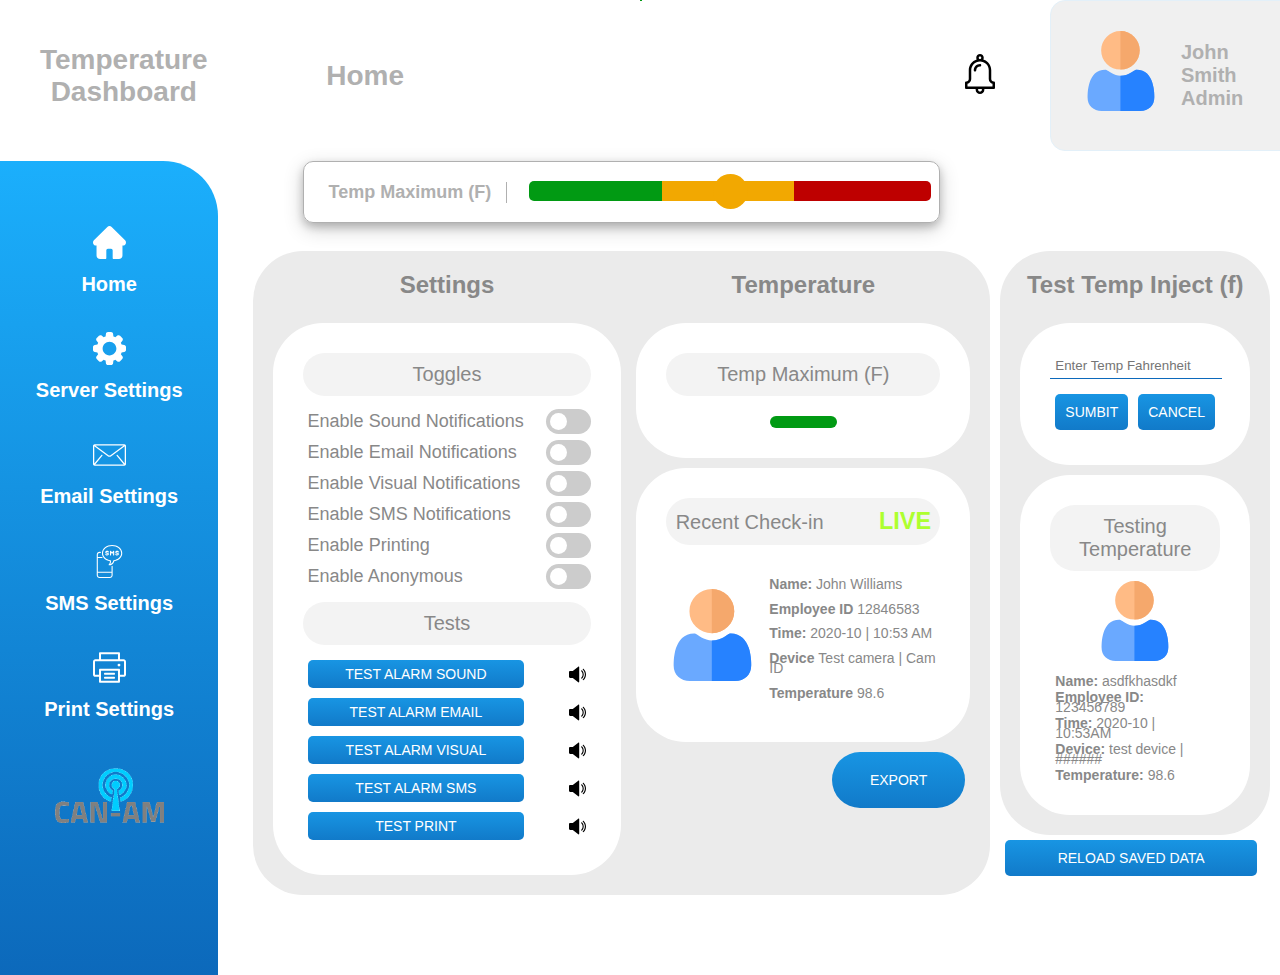
==== Home/home.html @ 02612f15 "added other pages" ====
<!DOCTYPE html>
<html lang="en">

<head>
    <meta charset="UTF-8">
    <link rel="stylesheet" href="./home-styles.css">
    <meta name="viewport" content="width=device-width, initial-scale=1.0">
    <title>CANAM Temperature Dashboard</title>
</head>

<body>
    <div class="page" id="page">
        <header class="header">
            <div class="header-container">
                <h1 class="header-title">Temperature <br> Dashboard</h1>
                <h2 class="header-page-title">Home</h2>
                <div class=""></div>
                <div class="header-right-section">
                    <div class="header-icon-right">
                        <img src="../images/notification.svg" class="header-right-icon">
                    </div>
                    <div class="header-right">
                        <div class="header-user">
                            <img src="../images/user.svg" alt="user" class="header-user-image">
                            <h3 class="header-user-info">John Smith <br> Admin</h3>
                        </div>
                    </div>
                </div>
            </div>
        </header>

        <section class="left-settings">
            <div class="left-settings-home">
                <img src="../images/home.svg" class="left-settings-icon">
                <h2 class="left-settings-text">Home</h2>
            </div>
            <div class="left-settings-server">
                <img src="../images/settings.svg" class="left-settings-icon">
                <h2 class="left-settings-text">Server Settings</h2>
            </div>
            <div class="left-settings-email">
                <img src="../images/mail.svg" class="left-settings-icon">
                <h2 class="left-settings-text">Email Settings</h2>
            </div>
            <div class="left-settings-sms">
                <img src="../images/sms-message.svg" class="left-settings-icon">
                <h2 class="left-settings-text">SMS Settings</h2>
            </div>
            <div class="left-settings-print">
                <img src="../images/printer.svg" class="left-settings-icon"></icon>
                <h2 class="left-settings-text">Print Settings</h2>
            </div>

            <div class="left-settings-canam">
                <img src="../images/canam-logo.png" alt="canam logo" class="left-settings-canam-logo">
            </div>
        </section>

        <section class="temp">

            <h3 class="temp-top-text">Temp Maximum (F) </h3>

            <div class="temp-top-slider">
                <input type="range" min="83.6" max="113.6" value="98.6" step="0.1" class="temp-top-slider-slide"
                    id="myRange">
                <output class="temp-top-slider-output"></output>
            </div>

            <!-- 
            <div class="temp-top-container">
                
                <div class="temp-top-container-blue">b</div>
                <div class="temp-top-container-yellow">y</div>
                <div class="temp-top-container-red">r</div>
            </div>
-->
        </section>


        <section class="middle">
            <div class="middle-left">
                <h3 class="middle-left-title">Settings</h3>
                <div class="middle-left-container">
                    <div class="middle-left-container-title">Toggles</div>
                    <div class="middle-left-notifications">
                        <div class="middle-left-notifications-div">
                            <p>Enable Sound Notifications</p>
                            <label for="sound-notification" class="switch">
                                <input type="checkbox" class="switch-input" id="sound-notification">
                                <span class="slider round"></span>
                            </label>
                        </div>
                        <div class="middle-left-notifications-div">
                            <p>Enable Email Notifications</p>
                            <label for="email-notification" class="switch">
                                <input type="checkbox" class="switch-input" id="email-notification">
                                <span class="slider round"></span>
                            </label>
                        </div>
                        <div class="middle-left-notifications-div">
                            <p>Enable Visual Notifications</p>
                            <label for="visual-notification" class="switch">
                                <input type="checkbox" class="switch-input" id="visual-notification"
                                    onchange="onVisualNotficationChange(this)">
                                <span class="slider round"></span>
                            </label>
                        </div>
                        <div class="middle-left-notifications-div">
                            <p>Enable SMS Notifications</p>
                            <label for="sms-notification" class="switch">
                                <input type="checkbox" class="switch-input" id="sms-notification">
                                <span class="slider round"></span>
                            </label>
                        </div>
                        <div class="middle-left-notifications-div">
                            <p>Enable Printing </p>
                            <label for="printing-notification" class="switch">
                                <input type="checkbox" class="switch-input" id="printing-notification">
                                <span class="slider round"></span>
                            </label>
                        </div>
                        <div class="middle-left-notifications-div">
                            <p>Enable Anonymous</p>
                            <label for="anonymous-notification" class="switch">
                                <input type="checkbox" class="switch-input" id="anonymous-notification">
                                <span class="slider round"></span>
                            </label>
                        </div>
                    </div>
                    <div class="middle-left-container-title middle-right-temp-container-title-tests">Tests</div>

                    <div class="middle-left-button">
                        <button class="middle-left-button-actual">Test Alarm Sound</button>
                        <img src="../images/volume.svg" class="middle-left-button-icon">
                    </div>
                    <div class="middle-left-button">
                        <button class="middle-left-button-actual">Test Alarm Email</button>
                        <img src="../images/volume.svg" class="middle-left-button-icon">
                    </div>
                    <div class="middle-left-button">
                        <button class="middle-left-button-actual">Test Alarm Visual</button>
                        <img src="../images/volume.svg" class="middle-left-button-icon">
                    </div>
                    <div class="middle-left-button">
                        <button class="middle-left-button-actual">Test Alarm SMS</button>
                        <img src="../images/volume.svg" class="middle-left-button-icon">
                    </div>
                    <div class="middle-left-button">
                        <button class="middle-left-button-actual">Test print</button>
                        <img src="../images/volume.svg" class="middle-left-button-icon">
                    </div>

                </div>
            </div>
            <div class="middle-right">
                <h3 class="middle-right-title">Temperature</h3>
                <div class="middle-right-temp-container">
                    <div class="middle-right-temp-container-title">Temp Maximum (F) </div>
                    <section class="middle-right-temp">
                        <div class="middle-right-temp-top-slider">
                            <!-- <input type="range" min="83.6" max="113.6" value="98.6" step="0.1" class="middle-right-temp-top-slider-slide" id="myRange"> -->
                            <output class="middle-right-temp-top-slider-output"></output>
                        </div>
                    </section>

                </div>
                <div class="middle-right-check-in-container">
                    <div class="middle-right-check-in-container-title">
                        <p>Recent Check-in</p>
                        <h3>LIVE</h3>
                    </div>
                    <div class="middle-right-check-in-container-div">
                        <div class="middle-right-check-in-container-img">
                            <img src="../images/user.svg" alt="Recent-checkin">
                        </div>
                        <div class="middle-right-check-in-container-data">
                            <p><b>Name: </b>John Williams </p>
                            <p><b>Employee ID </b>12846583 </p>
                            <p><b>Time: </b>2020-10 | 10:53 AM </p>
                            <p><b>Device </b>Test camera | Cam ID </p>
                            <p><b>Temperature </b>98.6 </p>
                        </div>
                    </div>
                </div>
                <div class="middle-right-export">
                    <button class="middle-right-export-button">Export</button>
                </div>
            </div>
        </section>

        <section class="right">
            <div class="right-container">
                <h3 class="right-container-title">Test Temp Inject (f)</h3>
                <div class="right-container-temp">
                    <input type="text" class="right-container-temp-input" placeholder="Enter Temp Fahrenheit">
                    <div class="right-container-temp-input-buttons">
                        <button class="right-container-temp-submit">Sumbit</button>
                        <button class="right-container-temp-cancel">Cancel</button>
                    </div>
                </div>
                <div class="right-container-testing">
                    <div class="right-container-testing-title">Testing Temperature</div>
                    <div class="right-container-testing-content">
                        <img src="../images/user.svg" alt="test user picture" class="right-container-testing-image">
                        <div class="right-container-testing-div">
                            <div class="right-container-testing-text">
                                <p class="right-container-testing-text-p">
                                    <b>Name: </b>asdfkhasdkf
                                </p>
                            </div>
                            <div class="right-container-testing-text">
                                <p class="right-container-testing-text-p">
                                    <b>Employee ID: </b>123456789
                                </p>
                            </div>
                            <div class="right-container-testing-text">
                                <p class="right-container-testing-text-p">
                                    <b>Time:</b> 2020-10 | 10:53AM
                                </p>
                            </div>
                            <div class="right-container-testing-text">
                                <p class="right-container-testing-text-p">
                                    <b>Device:</b> test device | ######
                                </p>
                            </div>
                            <div class="right-container-testing-text">
                                <p class="right-container-testing-text-p">
                                    <b>Temperature:</b> 98.6
                                </p>
                            </div>
                        </div>
                    </div>
                </div>
            </div>
            <div class="right-bottom">
                <button class="right-bottom-button">Reload Saved Data</button>
            </div>
        </section>
    </div>
    <script src="./app.js"></script>
</body>

</html>
---- Home/home-styles.css ----
body {
    margin: 0;
    padding: 0;
}
.page {
    display: grid;
    grid-template-columns: 1fr 1.5fr 1.5fr 1fr;
    grid-template-rows: .10fr 1fr 1fr;
    grid-gap: 10px;
    font-family: -apple-system, BlinkMacSystemFont, 'Segoe UI', Roboto, Oxygen,
        Ubuntu, Cantarell, 'Open Sans', 'Helvetica Neue', sans-serif;
    height: 100vh;
    width: 100vw;
}

.header {
    grid-row: 1/2;
    grid-column: 1/5;
}

.header-container {
    grid-row: 1/2;
    grid-column: 1/5;
    height: 100%;
    display: flex;
    flex-direction: row;
    justify-content: space-between;
    align-items: center;
}

.header-title {
    padding: 20px 20px 20px 40px;
    text-align: center;
    color: #b0b0b0;
    font-size: 28px;
}

.header-page-title {
    margin-left: -14%;
    color: #b0b0b0;
    font-size: 28px;
}

.header-right-section {
    align-items: center;
    display: flex;
    width: 25%;
}

.header-right {
    background-color: #f0f0f0;
    border: 1px solid #e3f0f9;
    border-radius: 15px;
    display: flex;
    align-items: center;
    padding: 0 60px 0 30px;
    margin-left: 50px;
    width: 150%;
}

.header-right-icon {
    height: 40px;
    width: 40px;
}

.header-user {
    display: flex;
    flex-direction: row;
    padding: 20px 0;
}

.header-user-image {
    height: 80px;
    width: 80px;
    padding-right: 20px;
    padding-top: 10px;
}

.header-user-info {
    color: #b0b0b0;
    font-size: 20px;
}

/*
settings for the left middle
*/

.left-settings {
    grid-row: 2/4;
    grid-column: 0/1;
    background-image: linear-gradient(#1baffc, #0c69bb);
    display: flex;
    flex-direction: column;
    align-items: center;
    border-top-right-radius: 55px;
    padding-top: 50px;
    height: 100%;
    margin-right: 100px;
}



.left-settings-home {
    text-align: center;
    padding-top: 15px;
    padding-bottom: 5px;
    transition: all 0.2s;
    cursor: pointer;
}

.left-settings-home:hover {
    background-color: rgba(255, 255, 255, 0.269);
}

.left-settings-server {
    text-align: center;
    padding-top: 15px;
    padding-bottom: 5px;
    cursor: pointer;
    transition: all 0.2s;
}

.left-settings-server:hover {
    background-color: rgba(255, 255, 255, 0.269);
}

.left-settings-email {
    text-align: center;
    padding-top: 15px;
    padding-bottom: 5px;
    cursor: pointer;
    transition: all 0.2s;
}

.left-settings-email:hover {
    background-color: rgba(255, 255, 255, 0.269);
}

.left-settings-sms {
    text-align: center;
    padding-top: 15px;
    padding-bottom: 5px;
    cursor: pointer;
    transition: all 0.2s;
}

.left-settings-sms:hover {
    background-color: rgba(255, 255, 255, 0.269);
}

.left-settings-print {
    text-align: center;
    padding-top: 15px;
    padding-bottom: 5px;
    cursor: pointer;
    transition: all 0.2s;
}

.left-settings-print:hover {
    background-color: rgba(255, 255, 255, 0.269);
}

.left-settings-icon {
    width: 15%;
    padding-bottom: 5px;
}

.left-settings-text {
    margin-top: 5px;
    color: white;
    font-size: 20px;
}

.left-settings-canam {
    margin: 0 auto;
    padding-top: 25px;
}

.left-settings-canam-logo {
    display: block;
    width: 50%;
    margin: 0 auto;
    left: 25%;
}

/*
Temperature top */

.temp {
    grid-column: 2/4;
    grid-row: 2/3;
    border: 1px solid #b0b0b0;
    border-radius: 10px;
    margin-right: 50px;
    margin-left: 50px;
    height: 40px;
    padding: 10px;
    display: flex;
    flex-direction: row;
    align-items: center;
    box-shadow: 0 4px 8px 0 rgba(0, 0, 0, 0.2), 0 6px 20px 0 rgba(0, 0, 0, 0.19);
    margin-bottom: 50px;
}

.temp-top {
    display: flex;
    flex-direction: row;
    position: absolute;
}

.temp-top-text {
    padding: 0 15px;
    margin: 0 20px 0 0;
    font-size: 18px;
    white-space: nowrap;
    color: #b0b0b0;
    border-right: 1px solid #b0b0b0;
}

.temp-top-container {
    width: 100%;
    height: 75%;
    background-color: #ddd;
    border-radius: 10px;
    display: flex;
    flex-direction: row;
    margin-right: 5px;
    position: relative;
    left: 0;
}

.temp-top-container-blue {
    width: 33%;
    background-color: #019a13;
    color: #019a13;
    border-top-left-radius: 5px;
    border-bottom-left-radius: 5px;
}
.temp-top-container-yellow {
    width: 34%;
    background-color: #f2a801;
    color: #f2a801;
}

.temp-top-container-red {
    background-color: #be0000;
    width: 33%;
    color: #be0000;
    border-top-right-radius: 5px;
    border-bottom-right-radius: 5px;
}

.temp-top-slider {
    width: 100%;
}
.temp-top-slider-slide {
    -webkit-appearance: none;
    width: 100%;
    height: 20px;
    border-radius: 5px;
    background: linear-gradient(
        to right,
        #019a13 33%,
        #f2a801 33%,
        #f2a801 66%,
        #be0000 66%
    );
    outline: none;
    -webkit-transition: 0.2s;
    transition: opacity 0.2s;
}

.temp-top-slider-slide::-webkit-slider-thumb {
    -webkit-appearance: none;
    appearance: none;
    width: 35px;
    height: 35px;
    border-radius: 50%;
    background: #f2a801;
    cursor: pointer;
}

.temp-top-slider-slide::-moz-range-thumb {
    width: 25px; /* Set a specific slider handle width */
    height: 25px; /* Slider handle height */
    background: #4caf50; /* Green background */
    cursor: pointer; /* Cursor on hover */
}
/*
.temp-top-slider-output {
    background: red;
    color: white;
    padding: 4px 12px;
    position: absolute;
    border-radius: 4px;
    left: 50%;
    transform: translateX(-50%);
}
.temp-top-slider-output::after {
    content: '';
    position: absolute;
    width: 2px;
    height: 2px;
    background: red;
    top: -1px;
    left: 50%;
}

/*Middle Section*/

.middle {
    background-color: #ebebeb;
    grid-column: 2/4;
    grid-row: 2/3;
    padding: 20px;
    border-radius: 50px;
    margin-top: 90px;
    display: grid;
    grid-template-columns: 1fr 1fr;
    margin-bottom: 0px;
}

.middle-left {
    grid-column: 0/1;
}

.middle-left-title {
    text-align: center;
    color: #888888;
    font-size: 24px;
    margin-top: 0;
    padding-top: 0;
}

.middle-left-container {
    background-color: white;
    border-radius: 50px;
    padding: 30px;
}

.middle-left-container-title {
    background-color: #f3f3f3;
    border-radius: 25px;
    text-align: center;
    padding: 10px 0;
    margin-bottom: 10px;
    font-size: 20px;
    color: #888888;
}

.middle-right-temp-container-title-tests {
    margin-top: 10px;
}

.middle-left-notifications {
    display: flex;
    flex-direction: column;
}

.middle-left-notifications-div {
    display: flex;
    flex-direction: row;
    align-items: center;
    justify-content: space-between;
    margin: 0;
}

.middle-left-notifications-div p {
    font-size: 18px;
    margin: 5px;
    color: #888888;
}

/* The switch - the box around the slider */
.switch {
    position: relative;
    display: flex;
    width: 45px;
    height: 25px;
}

/* Hide default HTML checkbox */
.switch input {
    opacity: 0;
    width: 0;
    height: 0;
}

/* The slider */
.slider {
    position: absolute;
    cursor: pointer;
    top: 0;
    left: 0;
    right: 0;
    bottom: 0;
    background-color: #ccc;
    -webkit-transition: 0.2s;
    transition: 0.2s;
}

.slider:before {
    position: absolute;
    content: '';
    height: 17px;
    width: 17px;
    left: 4px;
    bottom: 4px;
    background-color: white;
    -webkit-transition: 0.2s;
    transition: 0.2s;
}

input:checked + .slider {
    background-color: #2196f3;
}

input:focus + .slider {
    box-shadow: 0 0 1px #2196f3;
}

input:checked + .slider:before {
    -webkit-transform: translateX(20px);
    -ms-transform: translateX(20px);
    transform: translateX(20px);
}

/* Rounded sliders */
.slider.round {
    border-radius: 34px;
}

.slider.round:before {
    border-radius: 50%;
}

.middle-left-button {
    display: flex;
    flex-direction: row;
    align-items: center;
    justify-content: space-between;
}

.middle-left-button-icon {
    width: 17px;
    height: 17px;
    cursor: pointer;
    margin-right: 5px;
}

.middle-left-button-actual {
    background: linear-gradient(#1895e3, #117ac9);
    color: white;
    border-radius: 5px;
    outline: none;
    border: none;
    margin: 5px;
    width: 75%;
    padding: 6px;
    text-transform: uppercase;
    font-size: 14px;
    cursor: pointer;
    transition: 0.2s all;
}

.middle-left-button-actual:hover {
    box-shadow: 0 4px 8px 0 rgba(0, 0, 0, 0.2), 0 6px 20px 0 rgba(0, 0, 0, 0.19);
}

/*Middle right*/

.middle-right {
    grid-column: 2/3;
    grid-row: 1/2;
    margin-left: 15px;
}

.middle-right-title {
    text-align: center;
    color: #888888;
    font-size: 24px;
    margin-top: 0;
    padding-top: 0;
}

.middle-right-temp-container {
    background-color: white;
    border-radius: 50px;
    padding: 30px;
}

.middle-right-temp-container-title {
    background-color: #f3f3f3;
    border-radius: 25px;
    text-align: center;
    padding: 10px 0;
    margin-bottom: 10px;
    font-size: 20px;
    color: #888888;
}

.middle-right-check-in-container {
    background-color: white;
    border-radius: 50px;
    padding: 30px;
    margin-top: 10px;
}

.middle-right-check-in-container-title {
    background-color: #f3f3f3;
    border-radius: 25px;
    text-align: center;
    padding: 0px 0;
    margin-bottom: 10px;
    font-size: 20px;
    color: #888888;
    padding: 10px 0;
}

.middle-right-check-in-container-title p {
    display: inline;
    margin-right: 50px;
    margin-top: -50px;
}

.middle-right-check-in-container-title h3 {
    display: inline;

    color: greenyellow;
}

.middle-right-check-in-container-div {
    display: flex;
    flex-direction: row;
    align-items: center;
}

.middle-right-check-in-container-img {
    width: 100px;
    height: 100px;
    margin-top: 10px;
}

.middle-right-check-in-container-data {
    margin-top: 10px;
    margin-left: 10px;
}

.middle-right-check-in-container-data p {
    font-size: 14px;
    line-height: 75%;
    color: #888888;
}

.middle-right-export-button {
    background: linear-gradient(#1895e3, #117ac9);
    color: white;
    border-radius: 50px;
    outline: none;
    border: none;
    margin: 5px;
    width: 40%;
    padding: 20px 0px;
    text-transform: uppercase;
    font-size: 14px;
    cursor: pointer;
    float: right;
    transition: 0.2s all;
    margin-top: 10px;
}

.middle-right-export-button:hover {
    box-shadow: 0 4px 8px 0 rgba(0, 0, 0, 0.2), 0 6px 20px 0 rgba(0, 0, 0, 0.19);
}

.middle-right-temp {
    width: 100%;
}

.middle-right-temp-top-slider {
    width: 100%;
    display: flex;
    flex-direction: column-reverse;
    align-items: center;
}
.middle-right-temp-top-slider-slide {
    -webkit-appearance: none;
    width: 100%;
    height: 20px;
    border-radius: 5px;
    background: linear-gradient(
        to right,
        #019a13 33%,
        #f2a801 33%,
        #f2a801 66%,
        #be0000 66%
    );
    outline: none;
    -webkit-transition: 0.2s;
    transition: opacity 0.2s;
    margin-top: 20px;
}

.middle-right-temp-top-slider-slide::-webkit-slider-thumb {
    -webkit-appearance: none;
    appearance: none;
    width: 35px;
    height: 35px;
    border-radius: 50%;
    background: #f2a801;
    cursor: pointer;
    border: 2px solid #019a13;
}

.middle-right-temp-top-slider-slide::-moz-range-thumb {
    width: 25px; /* Set a specific slider handle width */
    height: 25px; /* Slider handle height */
    background: #4caf50; /* Green background */
    cursor: pointer; /* Cursor on hover */
    border: 2px solid #019a13;
}

.middle-right-temp-top-slider-output {
    background: #019a13;
    color: white;
    padding: 6px 20px;
    margin-top: 10px;
    border-radius: 10px;
    width: 10%;
    font-size: 20px;
}
.middle-right-temp-top-slider-output::after {
    content: '';
    position: absolute;
    width: 2px;
    height: 2px;
    background: #019a13;
    top: -1px;
    left: 50%;
}

.right {
    grid-row: 2/3;
    grid-column: 4/5;
}

.right-container {
    background-color: #ebebeb;
    padding: 20px;
    border-radius: 50px;
    margin-top: 90px;
    margin-bottom: 0px;
    margin-right: 10px;
}

.right-container-title {
    text-align: center;
    color: #888888;
    font-size: 24px;
    margin-top: 0;
    padding-top: 0;
}

.right-container-temp {
    background-color: white;
    border-radius: 50px;
    padding: 30px;
}

.right-container-temp-input {
    border: none;
    border-bottom: 1px solid #0c69bb;
    outline: none;
    width: 95%;
    padding: 5px;
    margin-bottom: 10px;
}

.right-container-temp-input-buttons {
    display: flex;
    flex-direction: row;
    justify-content: space-between;
}

.right-container-temp-submit,
.right-container-temp-cancel {
    background: linear-gradient(#1895e3, #117ac9);
    color: white;
    border-radius: 5px;
    outline: none;
    border: none;
    margin: 5px;
    width: 50%;
    padding: 10px;
    text-transform: uppercase;
    font-size: 14px;
    cursor: pointer;
    transition: 0.2s all;
}

.right-container-temp-submit:hover,
.right-container-temp-cancel:hover {
    box-shadow: 0 4px 8px 0 rgba(0, 0, 0, 0.2), 0 6px 20px 0 rgba(0, 0, 0, 0.19);
}

.right-container-testing {
    background-color: white;
    border-radius: 50px;
    padding: 30px;
    margin-top: 10px;
}

.right-container-testing-title {
    background-color: #f3f3f3;
    border-radius: 25px;
    text-align: center;
    padding: 10px 0;
    margin-bottom: 10px;
    font-size: 20px;
    color: #888888;
}

.right-container-testing-image {
    height: 80px;
    width: 80px;
    margin: 0 auto;
}

.right-container-testing-content {
    display: flex;
    flex-direction: column;
}

.right-container-testing-div {
    margin-top: 10px;
}

.right-container-testing-text {
    margin: 0;
}

.right-container-testing-text-p {
    font-size: 14px;
    line-height: 75%;
    color: #888888;
    margin: 5px;
}

.right-bottom-button {
    background: linear-gradient(#1895e3, #117ac9);
    color: white;
    border-radius: 5px;
    outline: none;
    border: none;
    margin: 5px;
    width: 50%;
    padding: 10px;
    text-transform: uppercase;
    font-size: 14px;
    cursor: pointer;
    width: 90%;
    transition: all 0.2s;
}

.right-bottom-button:hover {
    box-shadow: 0 4px 8px 0 rgba(0, 0, 0, 0.2), 0 6px 20px 0 rgba(0, 0, 0, 0.19);
}


/* media queries */

@media only screen and (min-width: 992px) {
    .left-settings {
        margin-right: 10%
    }
}



@media only screen and (min-width: 1200px) {
    .left-settings {
        margin-right: 10%
    }
}
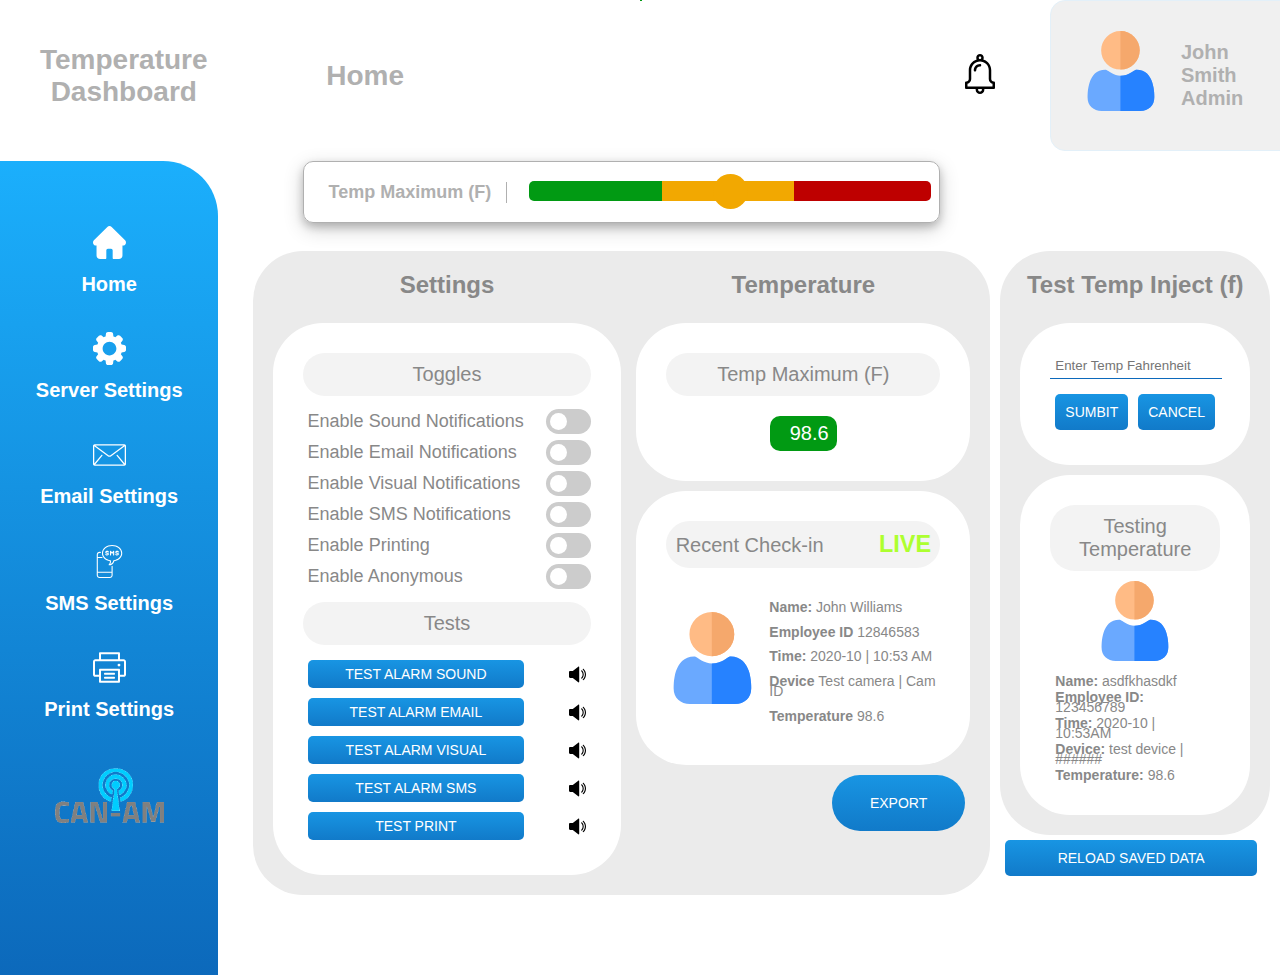
==== commit b60651a7: "added final styles & tooltip" ====
--- a/Home/home.html
+++ b/Home/home.html
@@ -18,7 +18,35 @@
                 <div class="header-right-section">
                     <div class="header-icon-right">
                         <img src="../images/notification.svg" class="header-right-icon">
-                    </div>
+                        <div class="header-icon-right-tooltip">
+                            <div class="header-icon-right-tooltip-title-div">
+                                <p class="header-icon-right-tooltip-title">Notification Alerts</p>
+                                <button class="header-icon-right-tooltip-clear-button">clear</button>
+                            </div>
+                            <button class="header-icon-right-tooltip-recent-button">RECENT SYSTEM TEST</button>
+                            
+                            <div class="header-icon-right-tooltip-check-in">
+                                <div class="header-icon-right-tooltip-check-in-flexbox">
+                                    <img src="../images/user.svg" alt="user" class="header-icon-right-image">
+                                    <div class="header-icon-right-tooltip-text">
+                                        <p class="pink-text">System Error: Check-in Unsuccessful</p>
+                                        <p>Time: 12:05 pm</p>
+                                        <p>Location: University of Texas at Dallas</p>
+                                    </div>
+                                </div>
+                                <button class="header-icon-right-tooltip-contact-button">CONTACT MANAGEMENT</button>
+                            </div>
+                            <div class="header-icon-right-tooltip-system-change">
+                                <img src="../images/gear.svg" alt="user" class="header-icon-right-image">
+                                    <div class="header-icon-right-tooltip-text">
+                                        <p class="pink-text">System Change: Server Change</p>
+                                        <button class="header-icon-right-tooltip-view-button">VIEW</button>
+                                    </div>
+                            </div>
+                            <button class="header-icon-right-tooltip-history-button">history</button>
+                        </div>   
+                    </div>
+                    
                     <div class="header-right">
                         <div class="header-user">
                             <img src="../images/user.svg" alt="user" class="header-user-image">
@@ -237,7 +265,7 @@
             </div>
         </section>
     </div>
-    <script src="./app.js"></script>
+    <script src="../app.js"></script>
 </body>
 
 </html>--- a/Home/home-styles.css
+++ b/Home/home-styles.css
@@ -5,7 +5,7 @@
 .page {
     display: grid;
     grid-template-columns: 1fr 1.5fr 1.5fr 1fr;
-    grid-template-rows: .10fr 1fr 1fr;
+    grid-template-rows: 0.1fr 1fr 1fr;
     grid-gap: 10px;
     font-family: -apple-system, BlinkMacSystemFont, 'Segoe UI', Roboto, Oxygen,
         Ubuntu, Cantarell, 'Open Sans', 'Helvetica Neue', sans-serif;
@@ -61,6 +61,154 @@
 .header-right-icon {
     height: 40px;
     width: 40px;
+}
+
+.header-icon-right {
+    position: relative;
+}
+
+.header-icon-right .header-icon-right-tooltip {
+    visibility: hidden;
+    width: 20vw;
+    height: 24rem;
+    background-color: #f0f0f0;
+    color: black;
+    text-align: center;
+    border-radius: 15px;
+    border: 1px solid #1baffc;
+    padding: 10px;
+
+    /* Position the tooltip */
+    position: absolute;
+    z-index: 1;
+    left: 1.8rem;
+    top: 0.5rem;
+}
+
+.header-icon-right:hover .header-icon-right-tooltip {
+    visibility: visible;
+}
+
+.header-icon-right-tooltip-title-div {
+    border-bottom: 1px solid rgb(187, 187, 187);
+    padding-bottom: 5px;
+    display: flex;
+    justify-content: flex-start; /* adjustment */
+    position: relative;
+    width: 90%;
+    margin: 0 auto;
+}
+
+.header-icon-right-tooltip-title {
+    position: absolute;
+    color: rgb(187, 187, 187);
+    left: 50%;
+    top: -50%;
+    transform: translateX(-50%);
+    flex: 0 1 auto;
+}
+
+.header-icon-right-tooltip-clear-button {
+    flex: 0 1 auto;
+    color: white;
+    background-color: #1baffc;
+    padding: 3px 15px;
+    border-radius: 7px;
+    margin-left: auto;
+    border: none;
+    cursor: pointer;
+}
+
+.header-icon-right-tooltip-recent-button {
+    margin-top: 10px;
+    width: 100%;
+    background-color: #ffa3a3;
+    border: none;
+    border-radius: 10px;
+    padding: 1.5rem;
+    font-size: 22px;
+}
+
+.header-icon-right-tooltip-check-in {
+    background-color: white;
+    border-radius: 15px;
+    margin-top: 10px;
+}
+
+.header-icon-right-image {
+    height: 50px;
+    padding: 10px;
+}
+
+.header-icon-right-tooltip-check-in-flexbox {
+    display: flex;
+}
+
+.header-icon-right-tooltip-text {
+    display: flex;
+    flex-direction: column;
+    align-items: flex-start;
+}
+
+.header-icon-right-tooltip-text .pink-text {
+    color: #ffa3a3;
+    padding-top: 5px;
+    padding-bottom: 10px;
+}
+
+.header-icon-right-tooltip-text p {
+    margin: 0;
+    padding: 0;
+    font-size: 14px;
+}
+
+.header-icon-right-tooltip-contact-button {
+    color: white;
+    background-color: #1baffc;
+    padding: 8px 0;
+    width: 70%;
+    border-radius: 7px;
+    margin-top: 15px;
+    margin-bottom: 15px;
+    border: none;
+    cursor: pointer;
+}
+
+.header-icon-right-tooltip-system-change {
+    background-color: white;
+    border-radius: 15px;
+    margin-top: 10px;
+    display: flex;
+}
+
+.header-icon-right-image {
+    height: 40px;
+}
+
+.header-icon-right-tooltip-view-button {
+    color: white;
+    background-color: #1baffc;
+    padding: 8px 0;
+    width: 50%;
+    border-radius: 7px;
+    margin-top: 15px;
+    margin-bottom: 15px;
+    border: none;
+    cursor: pointer;
+}
+
+.header-icon-right-tooltip-history-button {
+    color: white;
+    background-color: #1baffc;
+    padding: 2px;
+    width: 20%;
+    border-radius: 7px;
+    margin-top: 10px;
+    margin-bottom: 5px;
+    border: none;
+    cursor: pointer;
+    position: absolute;
+    right: 1rem;
 }
 
 .header-user {
@@ -97,8 +245,6 @@
     height: 100%;
     margin-right: 100px;
 }
-
-
 
 .left-settings-home {
     text-align: center;
@@ -766,19 +912,16 @@
     box-shadow: 0 4px 8px 0 rgba(0, 0, 0, 0.2), 0 6px 20px 0 rgba(0, 0, 0, 0.19);
 }
 
-
 /* media queries */
 
 @media only screen and (min-width: 992px) {
     .left-settings {
-        margin-right: 10%
+        margin-right: 10%;
     }
 }
-
-
 
 @media only screen and (min-width: 1200px) {
     .left-settings {
-        margin-right: 10%
+        margin-right: 10%;
     }
-}+}
